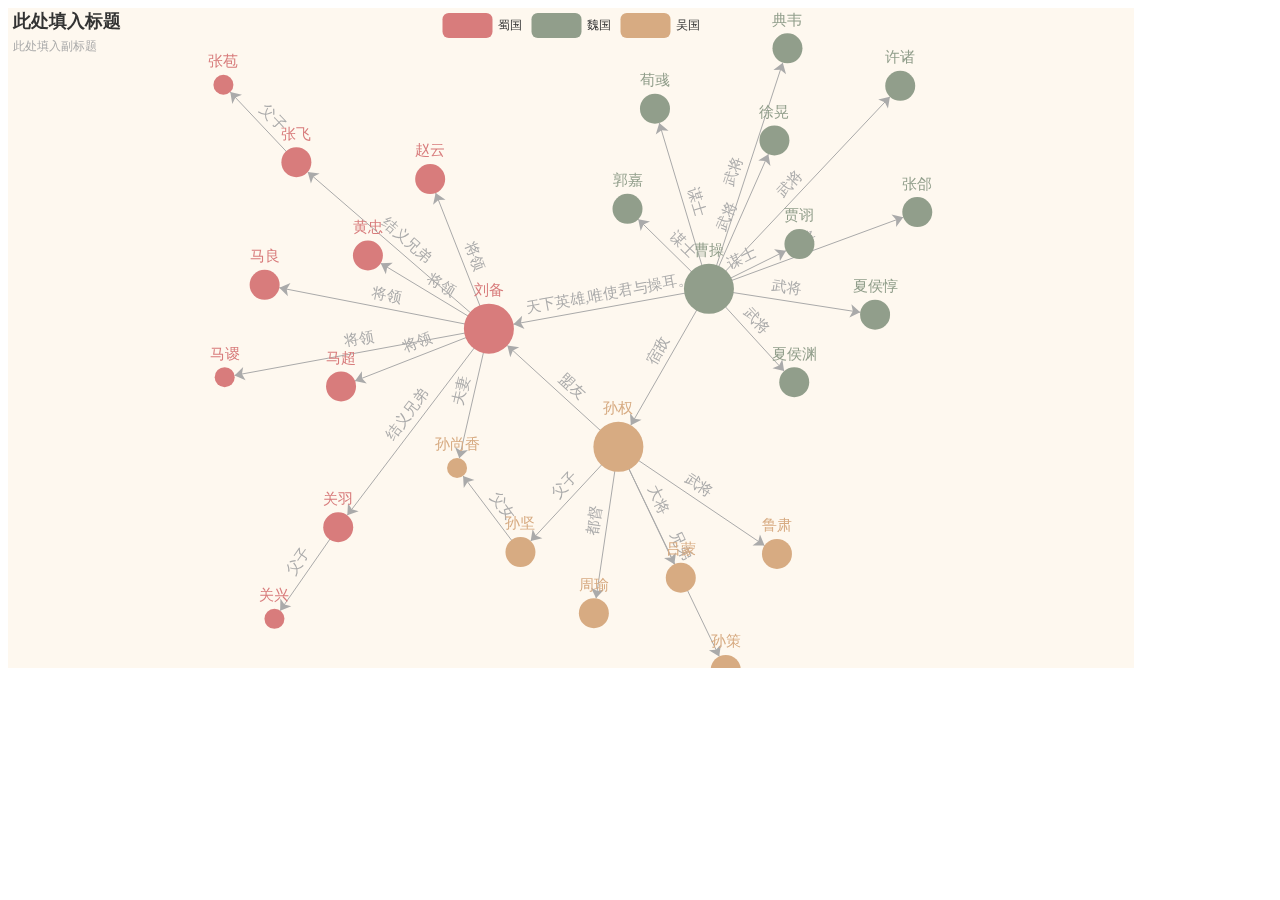
==== plotly_html/关系图.html @ 2ccd1593 "第一次提交" ====
<!DOCTYPE html>
<html>
<head>
    <meta charset="UTF-8">
    <title>Awesome-pyecharts</title>
            <script type="text/javascript" src="./js/echarts.min.js"></script>
        <script type="text/javascript" src="./js/themes/vintage.js"></script>

</head>
<body>
    <div id="32272fcb8a4f41e3a8dde1bc59cdf316" class="chart-container" style="width:1126px; height:660px;"></div>
    <script>
        var chart_32272fcb8a4f41e3a8dde1bc59cdf316 = echarts.init(
            document.getElementById('32272fcb8a4f41e3a8dde1bc59cdf316'), 'vintage', {renderer: 'canvs'});
        var option_32272fcb8a4f41e3a8dde1bc59cdf316 = {
    "animation": true,
    "animationThreshold": 2000,
    "animationDuration": 1000,
    "animationEasing": "cubicOut",
    "animationDelay": 0,
    "animationDurationUpdate": 300,
    "animationEasingUpdate": "cubicOut",
    "animationDelayUpdate": 0,
    "series": [
        {
            "type": "graph",
            "layout": "force",
            "symbolSize": 10,
            "circular": {
                "rotateLabel": true
            },
            "force": {
                "repulsion": 1000,
                "edgeLength": 50,
                "gravity": 0.1
            },
            "label": {
                "show": true,
                "position": "top",
                "margin": 8,
                "fontSize": 15,
                "fontFamily": "\u5b8b\u4f53"
            },
            "lineStyle": {
                "show": true,
                "width": 1,
                "opacity": 1.0,
                "curveness": 0.0,
                "type": "solid"
            },
            "roam": true,
            "draggable": true,
            "focusNodeAdjacency": true,
            "data": [
                {
                    "name": "\u5218\u5907",
                    "symbolSize": 50,
                    "symbol": "circle",
                    "category": "\u8700\u56fd"
                },
                {
                    "name": "\u5173\u7fbd",
                    "symbolSize": 30,
                    "symbol": "circle",
                    "category": "\u8700\u56fd"
                },
                {
                    "name": "\u5f20\u98de",
                    "symbolSize": 30,
                    "symbol": "circle",
                    "category": "\u8700\u56fd"
                },
                {
                    "name": "\u5173\u5174",
                    "symbolSize": 20,
                    "symbol": "circle",
                    "category": "\u8700\u56fd"
                },
                {
                    "name": "\u5f20\u82de",
                    "symbolSize": 20,
                    "symbol": "circle",
                    "category": "\u8700\u56fd"
                },
                {
                    "name": "\u9a6c\u8d85",
                    "symbolSize": 30,
                    "symbol": "circle",
                    "category": "\u8700\u56fd"
                },
                {
                    "name": "\u8d75\u4e91",
                    "symbolSize": 30,
                    "symbol": "circle",
                    "category": "\u8700\u56fd"
                },
                {
                    "name": "\u9ec4\u5fe0",
                    "symbolSize": 30,
                    "symbol": "circle",
                    "category": "\u8700\u56fd"
                },
                {
                    "name": "\u9a6c\u826f",
                    "symbolSize": 30,
                    "symbol": "circle",
                    "category": "\u8700\u56fd"
                },
                {
                    "name": "\u9a6c\u8c21",
                    "symbolSize": 20,
                    "symbol": "circle",
                    "category": "\u8700\u56fd"
                },
                {
                    "name": "\u66f9\u64cd",
                    "symbolSize": 50,
                    "symbol": "circle",
                    "category": "\u9b4f\u56fd"
                },
                {
                    "name": "\u590f\u4faf\u60c7",
                    "symbolSize": 30,
                    "symbol": "circle",
                    "category": "\u9b4f\u56fd"
                },
                {
                    "name": "\u590f\u4faf\u6e0a",
                    "symbolSize": 30,
                    "symbol": "circle",
                    "category": "\u9b4f\u56fd"
                },
                {
                    "name": "\u90ed\u5609",
                    "symbolSize": 30,
                    "symbol": "circle",
                    "category": "\u9b4f\u56fd"
                },
                {
                    "name": "\u5f90\u6643",
                    "symbolSize": 30,
                    "symbol": "circle",
                    "category": "\u9b4f\u56fd"
                },
                {
                    "name": "\u5f20\u90c3",
                    "symbolSize": 30,
                    "symbol": "circle",
                    "category": "\u9b4f\u56fd"
                },
                {
                    "name": "\u5178\u97e6",
                    "symbolSize": 30,
                    "symbol": "circle",
                    "category": "\u9b4f\u56fd"
                },
                {
                    "name": "\u8bb8\u8bf8",
                    "symbolSize": 30,
                    "symbol": "circle",
                    "category": "\u9b4f\u56fd"
                },
                {
                    "name": "\u8d3e\u8be9",
                    "symbolSize": 30,
                    "symbol": "circle",
                    "category": "\u9b4f\u56fd"
                },
                {
                    "name": "\u8340\u5f67",
                    "symbolSize": 30,
                    "symbol": "circle",
                    "category": "\u9b4f\u56fd"
                },
                {
                    "name": "\u5b59\u6743",
                    "symbolSize": 50,
                    "symbol": "circle",
                    "category": "\u5434\u56fd"
                },
                {
                    "name": "\u5415\u8499",
                    "symbolSize": 30,
                    "symbol": "circle",
                    "category": "\u5434\u56fd"
                },
                {
                    "name": "\u9c81\u8083",
                    "symbolSize": 30,
                    "symbol": "circle",
                    "category": "\u5434\u56fd"
                },
                {
                    "name": "\u5468\u745c",
                    "symbolSize": 30,
                    "symbol": "circle",
                    "category": "\u5434\u56fd"
                },
                {
                    "name": "\u5b59\u7b56",
                    "symbolSize": 30,
                    "symbol": "circle",
                    "category": "\u5434\u56fd"
                },
                {
                    "name": "\u5b59\u5c1a\u9999",
                    "symbolSize": 20,
                    "symbol": "circle",
                    "category": "\u5434\u56fd"
                },
                {
                    "name": "\u5b59\u575a",
                    "symbolSize": 30,
                    "symbol": "circle",
                    "category": "\u5434\u56fd"
                }
            ],
            "categories": [
                {
                    "name": "\u8700\u56fd"
                },
                {
                    "name": "\u8700\u56fd"
                },
                {
                    "name": "\u8700\u56fd"
                },
                {
                    "name": "\u8700\u56fd"
                },
                {
                    "name": "\u8700\u56fd"
                },
                {
                    "name": "\u8700\u56fd"
                },
                {
                    "name": "\u8700\u56fd"
                },
                {
                    "name": "\u8700\u56fd"
                },
                {
                    "name": "\u8700\u56fd"
                },
                {
                    "name": "\u8700\u56fd"
                },
                {
                    "name": "\u9b4f\u56fd"
                },
                {
                    "name": "\u9b4f\u56fd"
                },
                {
                    "name": "\u9b4f\u56fd"
                },
                {
                    "name": "\u9b4f\u56fd"
                },
                {
                    "name": "\u9b4f\u56fd"
                },
                {
                    "name": "\u9b4f\u56fd"
                },
                {
                    "name": "\u9b4f\u56fd"
                },
                {
                    "name": "\u9b4f\u56fd"
                },
                {
                    "name": "\u9b4f\u56fd"
                },
                {
                    "name": "\u9b4f\u56fd"
                },
                {
                    "name": "\u5434\u56fd"
                },
                {
                    "name": "\u5434\u56fd"
                },
                {
                    "name": "\u5434\u56fd"
                },
                {
                    "name": "\u5434\u56fd"
                },
                {
                    "name": "\u5434\u56fd"
                },
                {
                    "name": "\u5434\u56fd"
                },
                {
                    "name": "\u5434\u56fd"
                }
            ],
            "edgeLabel": {
                "show": true,
                "position": "middle",
                "margin": 8,
                "fontSize": 15,
                "fontFamily": "\u5b8b\u4f53",
                "formatter": function (params) { a= ['\u7ed3\u4e49\u5144\u5f1f', '\u7ed3\u4e49\u5144\u5f1f', '\u5c06\u9886', '\u5c06\u9886', '\u592b\u59bb', '\u7236\u5b50', '\u7236\u5b50', '\u5c06\u9886', '\u5c06\u9886', '\u5c06\u9886', '\u8c0b\u58eb', '\u8c0b\u58eb', '\u8c0b\u58eb', '\u6b66\u5c06', '\u6b66\u5c06', '\u6b66\u5c06', '\u6b66\u5c06', '\u6b66\u5c06', '\u90fd\u7763', '\u5927\u5c06', '\u6b66\u5c06', '\u5144\u5f1f', '\u7236\u5b50', '\u76df\u53cb', '\u7236\u5973', '\u5929\u4e0b\u82f1\u96c4,\u552f\u4f7f\u541b\u4e0e\u64cd\u8033\u3002', '\u5bbf\u654c', '\u6b66\u5c06'];return a[params.dataIndex];}
            },
            "edgeSymbol": [
                "",
                "arrow"
            ],
            "edgeSymbolSize": 10,
            "links": [
                {
                    "source": "\u5218\u5907",
                    "target": "\u5173\u7fbd",
                    "value": 2
                },
                {
                    "source": "\u5218\u5907",
                    "target": "\u5f20\u98de",
                    "value": 2
                },
                {
                    "source": "\u5218\u5907",
                    "target": "\u9a6c\u8d85",
                    "value": 2
                },
                {
                    "source": "\u5218\u5907",
                    "target": "\u8d75\u4e91",
                    "value": 2
                },
                {
                    "source": "\u5218\u5907",
                    "target": "\u5b59\u5c1a\u9999",
                    "value": 2
                },
                {
                    "source": "\u5173\u7fbd",
                    "target": "\u5173\u5174",
                    "value": 2
                },
                {
                    "source": "\u5f20\u98de",
                    "target": "\u5f20\u82de",
                    "value": 2
                },
                {
                    "source": "\u5218\u5907",
                    "target": "\u9ec4\u5fe0",
                    "value": 2
                },
                {
                    "source": "\u5218\u5907",
                    "target": "\u9a6c\u826f",
                    "value": 2
                },
                {
                    "source": "\u5218\u5907",
                    "target": "\u9a6c\u8c21",
                    "value": 2
                },
                {
                    "source": "\u66f9\u64cd",
                    "target": "\u90ed\u5609",
                    "value": 2
                },
                {
                    "source": "\u66f9\u64cd",
                    "target": "\u8d3e\u8be9",
                    "value": 2
                },
                {
                    "source": "\u66f9\u64cd",
                    "target": "\u8340\u5f67",
                    "value": 2
                },
                {
                    "source": "\u66f9\u64cd",
                    "target": "\u590f\u4faf\u60c7",
                    "value": 2
                },
                {
                    "source": "\u66f9\u64cd",
                    "target": "\u5f90\u6643",
                    "value": 2
                },
                {
                    "source": "\u66f9\u64cd",
                    "target": "\u5f20\u90c3",
                    "value": 2
                },
                {
                    "source": "\u66f9\u64cd",
                    "target": "\u5178\u97e6",
                    "value": 2
                },
                {
                    "source": "\u66f9\u64cd",
                    "target": "\u8bb8\u8bf8",
                    "value": 2
                },
                {
                    "source": "\u5b59\u6743",
                    "target": "\u5468\u745c",
                    "value": 2
                },
                {
                    "source": "\u5b59\u6743",
                    "target": "\u5415\u8499",
                    "value": 2
                },
                {
                    "source": "\u5b59\u6743",
                    "target": "\u9c81\u8083",
                    "value": 2
                },
                {
                    "source": "\u5b59\u6743",
                    "target": "\u5b59\u7b56",
                    "value": 2
                },
                {
                    "source": "\u5b59\u6743",
                    "target": "\u5b59\u575a",
                    "value": 2
                },
                {
                    "source": "\u5b59\u6743",
                    "target": "\u5218\u5907",
                    "value": 2
                },
                {
                    "source": "\u5b59\u575a",
                    "target": "\u5b59\u5c1a\u9999",
                    "value": 2
                },
                {
                    "source": "\u66f9\u64cd",
                    "target": "\u5218\u5907",
                    "value": 1
                },
                {
                    "source": "\u66f9\u64cd",
                    "target": "\u5b59\u6743",
                    "value": 1
                },
                {
                    "source": "\u66f9\u64cd",
                    "target": "\u590f\u4faf\u6e0a",
                    "value": 1
                }
            ],
            "rippleEffect": {
                "show": true,
                "brushType": "stroke",
                "scale": 2.5,
                "period": 4
            }
        }
    ],
    "legend": [
        {
            "data": [
                "\u8700\u56fd",
                "\u8700\u56fd",
                "\u8700\u56fd",
                "\u8700\u56fd",
                "\u8700\u56fd",
                "\u8700\u56fd",
                "\u8700\u56fd",
                "\u8700\u56fd",
                "\u8700\u56fd",
                "\u8700\u56fd",
                "\u9b4f\u56fd",
                "\u9b4f\u56fd",
                "\u9b4f\u56fd",
                "\u9b4f\u56fd",
                "\u9b4f\u56fd",
                "\u9b4f\u56fd",
                "\u9b4f\u56fd",
                "\u9b4f\u56fd",
                "\u9b4f\u56fd",
                "\u9b4f\u56fd",
                "\u5434\u56fd",
                "\u5434\u56fd",
                "\u5434\u56fd",
                "\u5434\u56fd",
                "\u5434\u56fd",
                "\u5434\u56fd",
                "\u5434\u56fd"
            ],
            "selected": {
                "\u8700\u56fd": true,
                "\u9b4f\u56fd": true,
                "\u5434\u56fd": true
            },
            "show": true,
            "padding": 5,
            "itemGap": 10,
            "itemWidth": 50,
            "itemHeight": 25
        }
    ],
    "tooltip": {
        "show": true,
        "trigger": "item",
        "triggerOn": "mousemove|click",
        "axisPointer": {
            "type": "line"
        },
        "textStyle": {
            "fontSize": 14
        },
        "borderWidth": 0
    },
    "title": [
        {
            "text": "\u6b64\u5904\u586b\u5165\u6807\u9898",
            "subtext": "\u6b64\u5904\u586b\u5165\u526f\u6807\u9898",
            "padding": 5,
            "itemGap": 10
        }
    ],
    "toolbox": [],
    "visualMap": [],
    "dataZoom": []
};
        chart_32272fcb8a4f41e3a8dde1bc59cdf316.setOption(option_32272fcb8a4f41e3a8dde1bc59cdf316);
    </script>
</body>
</html>
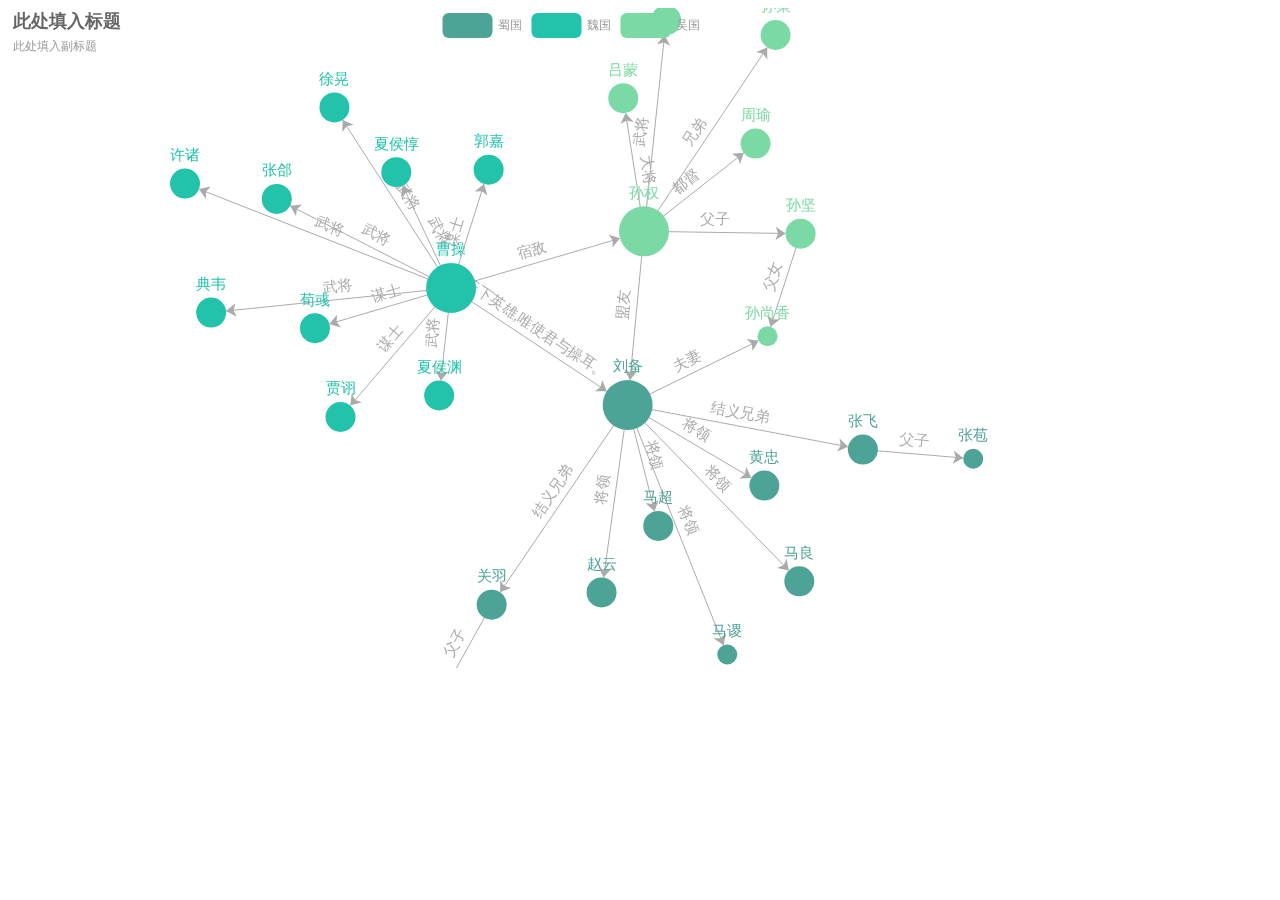
==== commit e83f30de: "HTML效果" ====
--- a/plotly_html/关系图.html
+++ b/plotly_html/关系图.html
@@ -4,15 +4,15 @@
     <meta charset="UTF-8">
     <title>Awesome-pyecharts</title>
             <script type="text/javascript" src="./js/echarts.min.js"></script>
-        <script type="text/javascript" src="./js/themes/vintage.js"></script>
+        <script type="text/javascript" src="./js/themes/wonderland.js"></script>
 
 </head>
 <body>
-    <div id="32272fcb8a4f41e3a8dde1bc59cdf316" class="chart-container" style="width:1126px; height:660px;"></div>
+    <div id="dc6214447bc94b24bc7c69d274070911" class="chart-container" style="width:1126px; height:660px;"></div>
     <script>
-        var chart_32272fcb8a4f41e3a8dde1bc59cdf316 = echarts.init(
-            document.getElementById('32272fcb8a4f41e3a8dde1bc59cdf316'), 'vintage', {renderer: 'canvs'});
-        var option_32272fcb8a4f41e3a8dde1bc59cdf316 = {
+        var chart_dc6214447bc94b24bc7c69d274070911 = echarts.init(
+            document.getElementById('dc6214447bc94b24bc7c69d274070911'), 'wonderland', {renderer: 'canvs'});
+        var option_dc6214447bc94b24bc7c69d274070911 = {
     "animation": true,
     "animationThreshold": 2000,
     "animationDuration": 1000,
@@ -528,7 +528,7 @@
     "visualMap": [],
     "dataZoom": []
 };
-        chart_32272fcb8a4f41e3a8dde1bc59cdf316.setOption(option_32272fcb8a4f41e3a8dde1bc59cdf316);
+        chart_dc6214447bc94b24bc7c69d274070911.setOption(option_dc6214447bc94b24bc7c69d274070911);
     </script>
 </body>
 </html>
